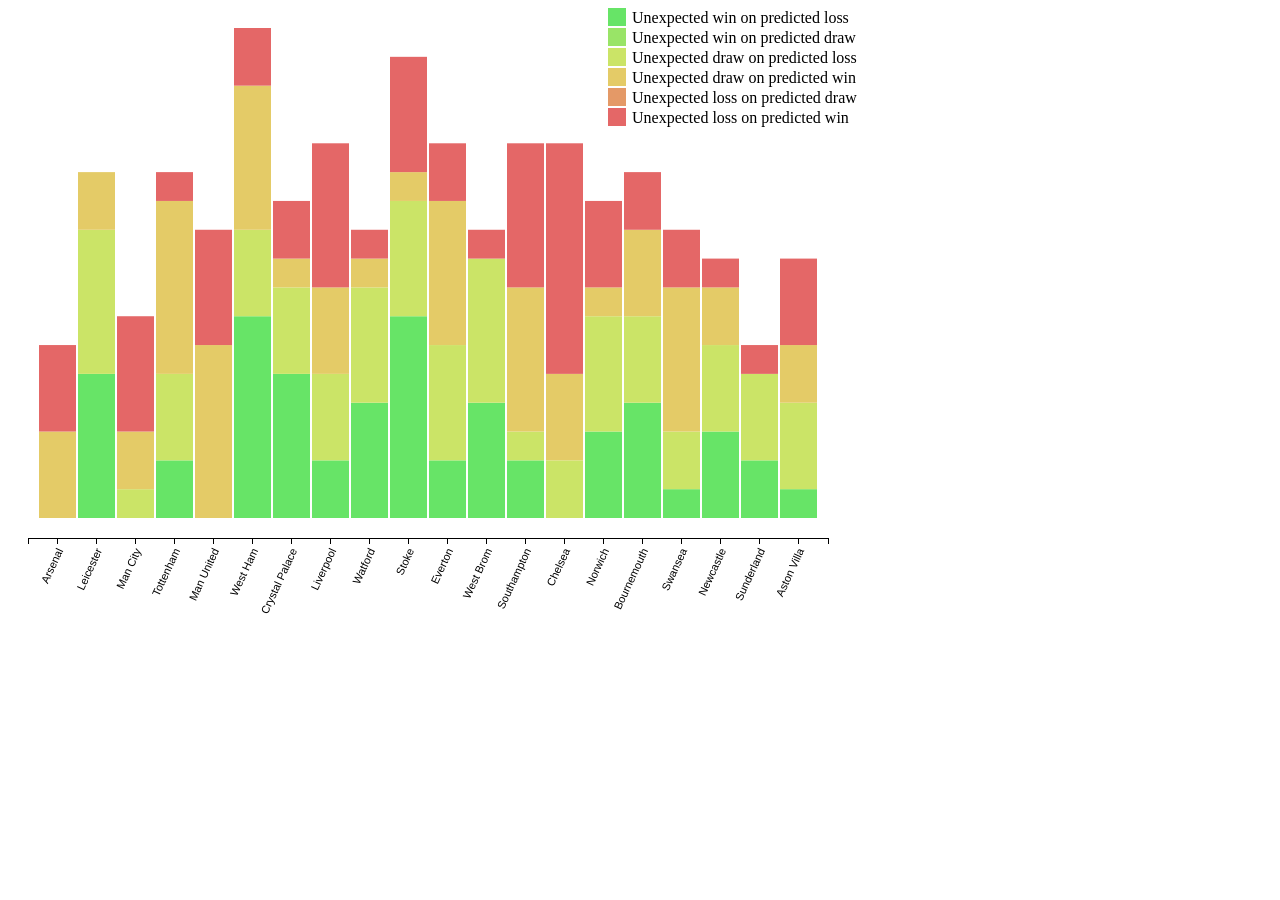
==== odds/index.html @ a95c822b "Added html tooltip and highlight on hover + transition on mouse out" ====
<!DOCTYPE html>
<html lang="en">
  <head>
    <meta charset="utf-8">
    <title>D3 Demo: SVG with pretty colors</title>
    <script type="text/javascript" src="../d3/d3.v3.js"></script>
    <style type="text/css">
      .axis path,
      .axis line {
        fill: none;
        stroke: black;
        shape-rendering: crispEdges;
      }

      .axis text {
        font-family: sans-serif;
        font-size: 11px;
      }


      #tooltip {
        position: absolute;
        width: 200px;
        height: auto;
        padding: 10px;
        background-color: white;
        opacity: 0.85;
        -webkit-border-radius: 10px;
        -moz-border-radius: 10px;
        border-radius: 10px;
        -webkit-box-shadow: 4px 4px 10px rgba(0, 0, 0, 0.4);
        -moz-box-shadow: 4px 4px 10px rgba(0, 0, 0, 0.4);
        box-shadow: 4px 4px 10px rgba(0, 0, 0, 0.4);
        pointer-events: none;
      }

      #tooltip.hidden {
              display: none;
      }

      #tooltip p {
              margin: 0;
              font-family: sans-serif;
              font-size: 16px;
              line-height: 20px;
      }

    </style>
  </head>
  <body>
    <script type="text/javascript">

      //Width and height
      //http://bl.ocks.org/mbostock/3019563
      var margin = {top: 20, right: 20, bottom: 20, left: 20},
          padding = {top: 60, right: 60, bottom: 60, left: 60},
          outerWidth = 960,
          outerHeight = 650,
          innerWidth = outerWidth - margin.left - margin.right,
          innerHeight = outerHeight - margin.top - margin.bottom,
          width = innerWidth - padding.left - padding.right,
          height = innerHeight - padding.top - padding.bottom;

      var xColumn = "team";
      var yData = [
        {key: "l2w", color: "hsl(120, 70%, 65%)",
          legend: "Unexpected win on predicted loss",
          tooltip: " unexpected win(s) on predicted loss(es)"
        },
        {key: "d2w", color: "hsl(96, 70%, 65%)",
          legend: "Unexpected win on predicted draw",
          tooltip: " unexpected win(s) on predicted draw(s)"
        },
        {key: "l2d", color: "hsl(72, 70%, 65%)",
          legend: "Unexpected draw on predicted loss",
          tooltip: " unexpected draw(s) on predicted loss(es)"
        },
        {key: "w2d", color: "hsl(48, 70%, 65%)",
          legend: "Unexpected draw on predicted win",
          tooltip: " unexpected draw(s) on predicted win(s)"
        },
        {key: "d2l", color: "hsl(24, 70%, 65%)",
          legend: "Unexpected loss on predicted draw",
          tooltip: " unexpected loss(es) on predicted draw(s)"
        },
        {key: "w2l", color: "hsl(0, 70%, 65%)",
          legend: "Unexpected loss on predicted win",
          tooltip: " unexpected loss(es) on predicted win(s)"
        }
      ]

      //Create SVG element
      var svg = d3.select("body")
        .append("svg")
        .attr("width", outerWidth)
        .attr("height", outerHeight)
        ;
      var g = svg.append("g")
        .attr("transform", "translate(" + margin.left + "," + margin.top + ")")
        ;

      //Scales
      var xScale = d3.scale.ordinal()
        .rangeRoundBands([0, width], 0.05)
        ;
      var yScale = d3.scale.linear()
        .range([0, height])
        ;

      //Axes
      var xAxisG = svg.append("g")
        .attr("class", "x axis")
        .attr("transform",
          "translate("+ margin.left +"," +
            (innerHeight-padding.bottom-margin.bottom) + ")")
        ;

      var xAxis = d3.svg.axis()
        .scale(xScale)
        .orient("bottom")
        ;

      function render(data){
        // change number-strings (from CSV) into nums and transpose data for
        // the stack() method to consume
        var layers = yData.map(function(y){return y.key})
          .map(function(c) {
          return data.map(function(d){
            d[c] = +d[c];
            return {x: d[xColumn], y: d[c], key:c};
          })
        });

        // Applying the stack() method adds the y0 baseline attribute
        layers = d3.layout.stack()(layers);

        //Set up scales' domains
        xScale.domain(data.map(function(d) { return d[xColumn]; }));

        yScale.domain([0,
          d3.max(layers, function(d) {
            return d3.max(d, function(d) {
              return d.y0 + d.y;
            });
          })
        ]);

        //Draw axes
        xAxisG.call(xAxis)
          .selectAll("text")
          .style("text-anchor", "end")
          .attr("dx", "-.8em")
          .attr("dy", ".15em")
          .attr("transform", "rotate(-65)" );
        ;

        // Add a group for each row of data
        var groups = g.selectAll("g")
          .data(layers)
          .enter()
          .append("g")
          .style("fill", function(d, i) {
            return yData[i].color;
          })
          ;

        // Add a rect for each data value
        var rects = groups.selectAll("rect")
          .data(function(d) { return d; })
          ;
        rects.enter()
          .append("rect")
          .attr("x", function(d, i) {
            return xScale(d.x);
          })
          .attr("y", function(d) {
            return height - yScale(d.y0) - yScale(d.y);
          })
          .attr("height", function(d) {
            return yScale(d.y);
          })
          .attr("width", xScale.rangeBand())
          .on("mouseover", function(d) {
            d3.select(this)
            .attr("fill", "hsl(220, 70%, 65%)");
            //Get this bar's x/y values, then augment for the tooltip
            var xPosition = parseFloat(d3.select(this).attr("x")) + xScale.rangeBand() / 2;
            var yPosition = parseFloat(d3.select(this).attr("y"));

            //Update the tooltip position and value
            d3.select("#tooltip")
              .style("left", xPosition + "px")
              .style("top", yPosition + "px")
              .select("#value")
              .text(d.y + yData.filter(function(obj){return obj.key==d.key})[0].tooltip);

            //Show the tooltip
            d3.select("#tooltip").classed("hidden", false);
          })
          .on("mouseout", function(d) {
            d3.select(this)
            .transition()
            .duration(250)
            .attr("fill", yData.filter(function(obj){return obj.key==d.key})[0].color);
            //Hide the tooltip
            d3.select("#tooltip").classed("hidden", true);
          })
          ;

        rects.exit().remove();

        //legend
        var legend = svg.selectAll(".legend")
          .data(yData)
          .enter().append("g")
          .attr("class", "legend")
          .attr("transform", function(d, i) { return "translate(0," + i * 20 + ")"; });

        legend.append("rect")
          .attr("x", width - 200)
          .attr("width", 18)
          .attr("height", 18)
          .style("fill", function(d){return d.color})
          ;

        legend.append("text")
          .attr("x", width - 200 + 24)
          .attr("y", 9)
          .attr("dy", ".35em")
          .style("text-anchor", "start")
          .text(function(d) { return d.legend; });


      }; //end of render function

      d3.csv("odds_beaten.csv", render);
    </script>

    <!-- Div to be used for tooltip -->
    <div id="tooltip" class="hidden">
        <p><span id="value">100</span></p>
    </div>

  </body>
</html>
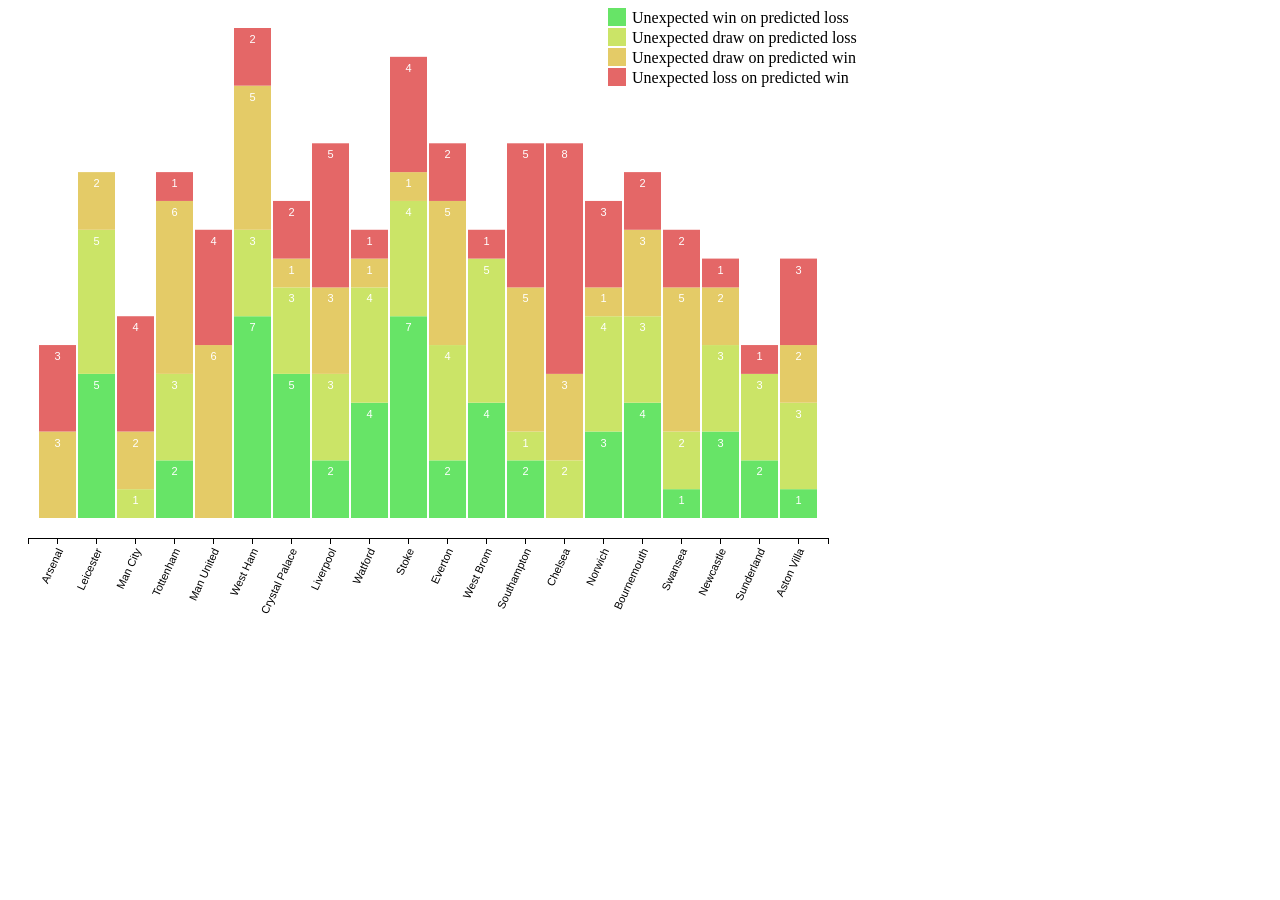
==== commit 05093317: "Added labels to bars and removed predicted draws since there was no data for those results" ====
--- a/odds/index.html
+++ b/odds/index.html
@@ -59,18 +59,25 @@
           innerWidth = outerWidth - margin.left - margin.right,
           innerHeight = outerHeight - margin.top - margin.bottom,
           width = innerWidth - padding.left - padding.right,
-          height = innerHeight - padding.top - padding.bottom;
-
+          height = innerHeight - padding.top - padding.bottom,
+          xLegend = width - 200,
+          yLegend = 9,
+          legendWidth = 18,
+          legendHeight = 18,
+          yLabelPadding = 15
+          ;
+
+      var hoverColor = "hsl(220, 70%, 65%)";
       var xColumn = "team";
       var yData = [
         {key: "l2w", color: "hsl(120, 70%, 65%)",
           legend: "Unexpected win on predicted loss",
           tooltip: " unexpected win(s) on predicted loss(es)"
         },
-        {key: "d2w", color: "hsl(96, 70%, 65%)",
-          legend: "Unexpected win on predicted draw",
-          tooltip: " unexpected win(s) on predicted draw(s)"
-        },
+        // {key: "d2w", color: "hsl(96, 70%, 65%)",
+        //   legend: "Unexpected win on predicted draw",
+        //   tooltip: " unexpected win(s) on predicted draw(s)"
+        // },
         {key: "l2d", color: "hsl(72, 70%, 65%)",
           legend: "Unexpected draw on predicted loss",
           tooltip: " unexpected draw(s) on predicted loss(es)"
@@ -79,10 +86,10 @@
           legend: "Unexpected draw on predicted win",
           tooltip: " unexpected draw(s) on predicted win(s)"
         },
-        {key: "d2l", color: "hsl(24, 70%, 65%)",
-          legend: "Unexpected loss on predicted draw",
-          tooltip: " unexpected loss(es) on predicted draw(s)"
-        },
+        // {key: "d2l", color: "hsl(24, 70%, 65%)",
+        //   legend: "Unexpected loss on predicted draw",
+        //   tooltip: " unexpected loss(es) on predicted draw(s)"
+        // },
         {key: "w2l", color: "hsl(0, 70%, 65%)",
           legend: "Unexpected loss on predicted win",
           tooltip: " unexpected loss(es) on predicted win(s)"
@@ -136,7 +143,6 @@
 
         //Set up scales' domains
         xScale.domain(data.map(function(d) { return d[xColumn]; }));
-
         yScale.domain([0,
           d3.max(layers, function(d) {
             return d3.max(d, function(d) {
@@ -181,54 +187,100 @@
           })
           .attr("width", xScale.rangeBand())
           .on("mouseover", function(d) {
+            //Highlight this bar on hover
             d3.select(this)
-            .attr("fill", "hsl(220, 70%, 65%)");
+            .attr("fill", hoverColor);
+
             //Get this bar's x/y values, then augment for the tooltip
             var xPosition = parseFloat(d3.select(this).attr("x")) + xScale.rangeBand() / 2;
             var yPosition = parseFloat(d3.select(this).attr("y"));
-
             //Update the tooltip position and value
             d3.select("#tooltip")
               .style("left", xPosition + "px")
               .style("top", yPosition + "px")
               .select("#value")
               .text(d.y + yData.filter(function(obj){return obj.key==d.key})[0].tooltip);
-
             //Show the tooltip
             d3.select("#tooltip").classed("hidden", false);
           })
           .on("mouseout", function(d) {
+            //Reset bar's original color on mouseout
             d3.select(this)
             .transition()
             .duration(250)
             .attr("fill", yData.filter(function(obj){return obj.key==d.key})[0].color);
-            //Hide the tooltip
+
+            //Hide the tooltip on mouseout
             d3.select("#tooltip").classed("hidden", true);
           })
           ;
 
         rects.exit().remove();
+
+
+        //Labels
+        // Add a group for each text
+        var labG = svg.append("g")
+          .attr("transform", "translate(" + margin.left + "," + margin.top + ")")
+          ;
+
+        var labelG = labG.selectAll("g")
+          .data(layers)
+          .enter()
+          .append("g")
+          .attr("class", "labels")
+          ;
+
+        // Add a label for each data value
+        var labels = labelG.selectAll("rect")
+          .data(function(d) { return d; })
+          ;
+
+        labels.enter()
+          .append("text")
+          .text(function(d) {
+            if (d.y == 0){ return ""};
+            return d.y;
+          })
+          .attr("text-anchor", "middle")
+          .attr("x", function(d, i) {
+            return xScale(d.x) + xScale.rangeBand()/2;
+          })
+          .attr("y", function(d) {
+            return height - yScale(d.y0) - yScale(d.y) + yLabelPadding;
+          })
+          .attr("font-family", "sans-serif")
+          .attr("font-size", "11px")
+          .attr("fill", "white")
+          ;
+
+        labels.exit().remove();
+
+
 
         //legend
         var legend = svg.selectAll(".legend")
-          .data(yData)
-          .enter().append("g")
+          .data(yData);
+
+        legend.enter().append("g")
           .attr("class", "legend")
           .attr("transform", function(d, i) { return "translate(0," + i * 20 + ")"; });
 
         legend.append("rect")
-          .attr("x", width - 200)
-          .attr("width", 18)
-          .attr("height", 18)
+          .attr("x", xLegend)
+          .attr("width", legendWidth)
+          .attr("height", legendHeight)
           .style("fill", function(d){return d.color})
           ;
 
         legend.append("text")
-          .attr("x", width - 200 + 24)
-          .attr("y", 9)
+          .attr("x", xLegend + 24)
+          .attr("y", yLegend)
           .attr("dy", ".35em")
           .style("text-anchor", "start")
           .text(function(d) { return d.legend; });
+
+        legend.exit().remove();
 
 
       }; //end of render function
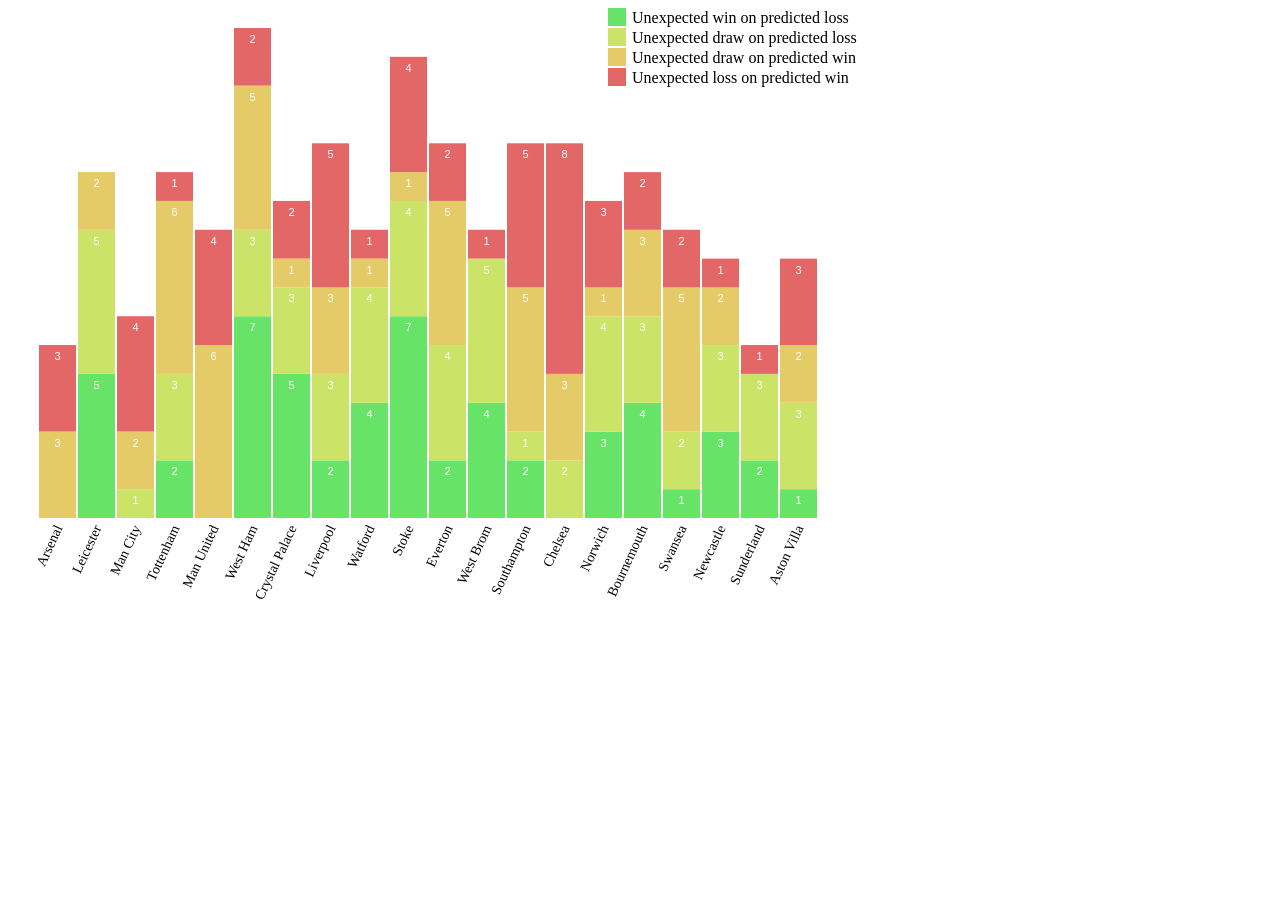
==== commit ff7907b6: "Some styling cleanup" ====
--- a/odds/index.html
+++ b/odds/index.html
@@ -4,23 +4,22 @@
     <meta charset="utf-8">
     <title>D3 Demo: SVG with pretty colors</title>
     <script type="text/javascript" src="../d3/d3.v3.js"></script>
+    <script type="text/javascript" src="oddResults.js"></script>
     <style type="text/css">
       .axis path,
       .axis line {
         fill: none;
-        stroke: black;
-        shape-rendering: crispEdges;
+        stroke: none;
+        /*shape-rendering: crispEdges;*/
       }
 
       .axis text {
-        font-family: sans-serif;
-        font-size: 11px;
-      }
-
+        font-size: 14px;
+      }
 
       #tooltip {
         position: absolute;
-        width: 200px;
+        width: auto;
         height: auto;
         padding: 10px;
         background-color: white;
@@ -35,15 +34,22 @@
       }
 
       #tooltip.hidden {
-              display: none;
+        display: none;
       }
 
       #tooltip p {
-              margin: 0;
-              font-family: sans-serif;
-              font-size: 16px;
-              line-height: 20px;
-      }
+        margin: 0;
+        /*font-family: sans-serif;*/
+        font-size: 16px;
+        line-height: 20px;
+      }
+
+      .legend, .axis, .labels, #tooltip{
+        font-family: Helvetica Neue;
+        font-weight: 300;
+      }
+
+      #csvdata{display: none;}
 
     </style>
   </head>
@@ -64,33 +70,39 @@
           yLegend = 9,
           legendWidth = 18,
           legendHeight = 18,
-          yLabelPadding = 15
-          ;
-
-      var hoverColor = "hsl(220, 70%, 65%)";
+          yLabelPadding = 15,
+          xTicksPadding = 15
+          ;
+
       var xColumn = "team";
       var yData = [
         {key: "l2w", color: "hsl(120, 70%, 65%)",
+          colorHighlighted: "hsl(120, 100%, 65%)",
           legend: "Unexpected win on predicted loss",
           tooltip: " unexpected win(s) on predicted loss(es)"
         },
         // {key: "d2w", color: "hsl(96, 70%, 65%)",
+        //   colorHighlighted: "hsl(96, 100%, 65%)",
         //   legend: "Unexpected win on predicted draw",
         //   tooltip: " unexpected win(s) on predicted draw(s)"
         // },
         {key: "l2d", color: "hsl(72, 70%, 65%)",
+          colorHighlighted: "hsl(72, 100%, 65%)",
           legend: "Unexpected draw on predicted loss",
           tooltip: " unexpected draw(s) on predicted loss(es)"
         },
         {key: "w2d", color: "hsl(48, 70%, 65%)",
+          colorHighlighted: "hsl(48, 100%, 65%)",
           legend: "Unexpected draw on predicted win",
           tooltip: " unexpected draw(s) on predicted win(s)"
         },
         // {key: "d2l", color: "hsl(24, 70%, 65%)",
+        //   colorHighlighted: "hsl(24, 100%, 65%)",
         //   legend: "Unexpected loss on predicted draw",
         //   tooltip: " unexpected loss(es) on predicted draw(s)"
         // },
         {key: "w2l", color: "hsl(0, 70%, 65%)",
+          colorHighlighted: "hsl(0, 100%, 65%)",
           legend: "Unexpected loss on predicted win",
           tooltip: " unexpected loss(es) on predicted win(s)"
         }
@@ -118,8 +130,7 @@
       var xAxisG = svg.append("g")
         .attr("class", "x axis")
         .attr("transform",
-          "translate("+ margin.left +"," +
-            (innerHeight-padding.bottom-margin.bottom) + ")")
+          "translate("+ margin.left +"," + (height + xTicksPadding) + ")")
         ;
 
       var xAxis = d3.svg.axis()
@@ -189,7 +200,7 @@
           .on("mouseover", function(d) {
             //Highlight this bar on hover
             d3.select(this)
-            .attr("fill", hoverColor);
+            .attr("fill", yData.filter(function(obj){return obj.key==d.key})[0].colorHighlighted);
 
             //Get this bar's x/y values, then augment for the tooltip
             var xPosition = parseFloat(d3.select(this).attr("x")) + xScale.rangeBand() / 2;
@@ -199,7 +210,17 @@
               .style("left", xPosition + "px")
               .style("top", yPosition + "px")
               .select("#value")
-              .text(d.y + yData.filter(function(obj){return obj.key==d.key})[0].tooltip);
+              .html(function(){
+                console.log(oddResults[d.x][d.key]);
+                html = "";
+                oddResults[d.x][d.key].forEach(function(or){
+                  html += "<p>"+or[0]+"\t"+or[2]+"\t-\t"+or[3]+"\t"+or[1]+"</p>"
+
+                })
+                return html;
+                // return d.y + yData.filter(function(obj){return obj.key==d.key})[0].tooltip;
+              })
+              ;
             //Show the tooltip
             d3.select("#tooltip").classed("hidden", false);
           })
@@ -217,7 +238,6 @@
 
         rects.exit().remove();
 
-
         //Labels
         // Add a group for each text
         var labG = svg.append("g")
@@ -255,8 +275,6 @@
           ;
 
         labels.exit().remove();
-
-
 
         //legend
         var legend = svg.selectAll(".legend")
@@ -282,10 +300,18 @@
 
         legend.exit().remove();
 
-
       }; //end of render function
 
-      d3.csv("odds_beaten.csv", render);
+      //Load from CSV File
+      // d3.csv("odds_beaten.csv", render);
+      //OR
+      //Load from embedded csv in html
+      window.onload = function() {
+        var raw = d3.select("#csvdata").text();
+        var parsedOddsData = d3.csv.parse(raw);
+        render(parsedOddsData);
+      };
+
     </script>
 
     <!-- Div to be used for tooltip -->
@@ -293,5 +319,28 @@
         <p><span id="value">100</span></p>
     </div>
 
+<pre id="csvdata">
+team,oddities,points,l2w,l2d,w2d,w2l
+Arsenal,6,42,0,0,3,3
+Leicester,12,40,5,5,2,0
+"Man City",7,39,0,1,2,4
+Tottenham,12,36,2,3,6,1
+"Man United",10,33,0,0,6,4
+"West Ham",17,32,7,3,5,2
+"Crystal Palace",11,31,5,3,1,2
+Liverpool,13,30,2,3,3,5
+Watford,10,29,4,4,1,1
+Stoke,16,29,7,4,1,4
+Everton,13,27,2,4,5,2
+"West Brom",10,26,4,5,0,1
+Southampton,13,24,2,1,5,5
+Chelsea,13,23,0,2,3,8
+Norwich,11,23,3,4,1,3
+Bournemouth,12,21,4,3,3,2
+Swansea,10,19,1,2,5,2
+Newcastle,9,17,3,3,2,1
+Sunderland,6,15,2,3,0,1
+"Aston Villa",9,8,1,3,2,3</pre>
+
   </body>
 </html>
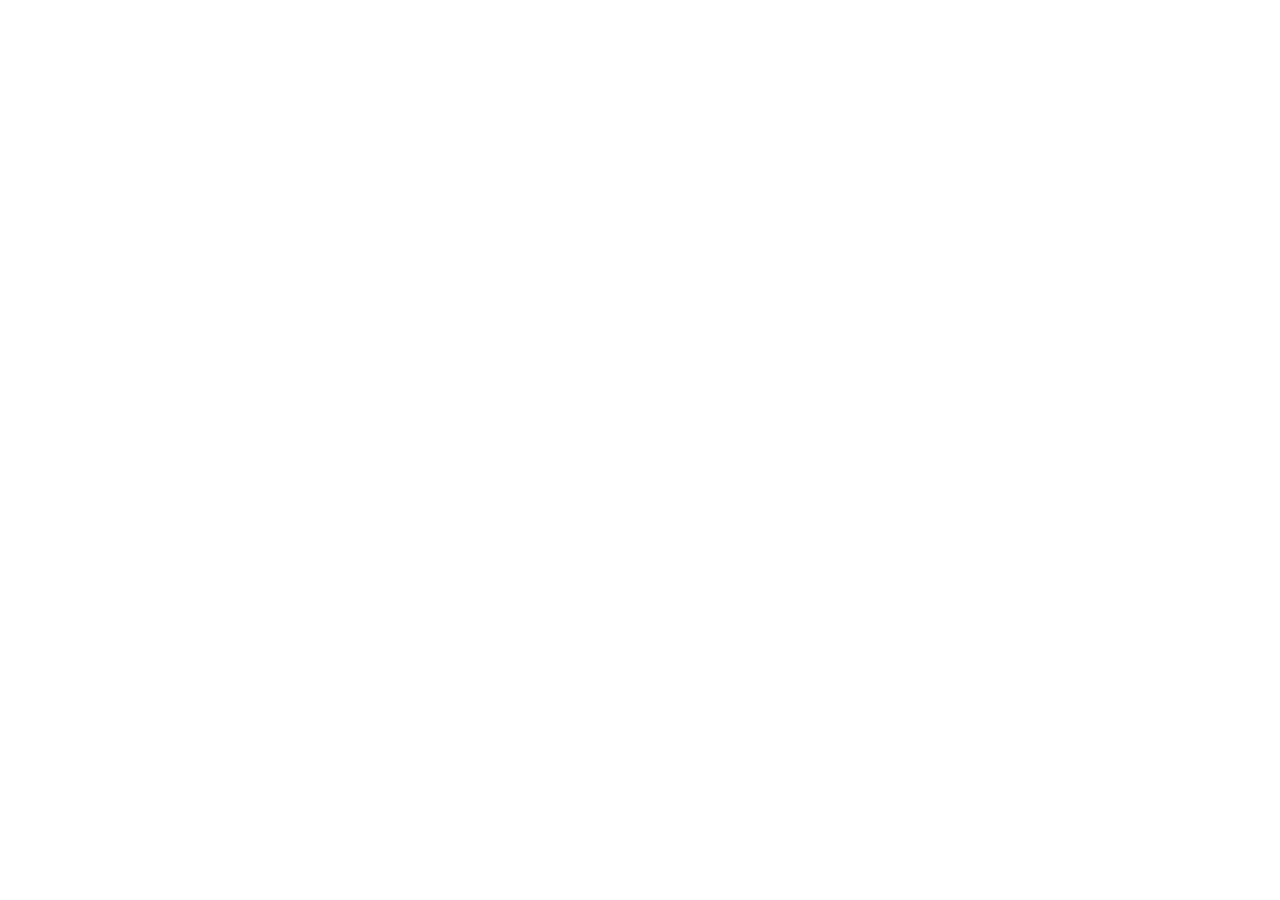
==== commit f67f534c: "Separated css js into separate files to make it easier for them to be linked from external pages" ====
--- a/odds/index.html
+++ b/odds/index.html
@@ -3,305 +3,11 @@
   <head>
     <meta charset="utf-8">
     <title>D3 Demo: SVG with pretty colors</title>
-    <script type="text/javascript" src="../d3/d3.v3.js"></script>
-    <script type="text/javascript" src="oddResults.js"></script>
-    <style type="text/css">
-      .axis path,
-      .axis line {
-        fill: none;
-        stroke: none;
-        /*shape-rendering: crispEdges;*/
-      }
-
-      .axis text {
-        font-size: 14px;
-      }
-
-      #tooltip {
-        position: absolute;
-        width: auto;
-        height: auto;
-        padding: 10px;
-        background-color: white;
-        opacity: 0.85;
-        -webkit-border-radius: 10px;
-        -moz-border-radius: 10px;
-        border-radius: 10px;
-        -webkit-box-shadow: 4px 4px 10px rgba(0, 0, 0, 0.4);
-        -moz-box-shadow: 4px 4px 10px rgba(0, 0, 0, 0.4);
-        box-shadow: 4px 4px 10px rgba(0, 0, 0, 0.4);
-        pointer-events: none;
-      }
-
-      #tooltip.hidden {
-        display: none;
-      }
-
-      #tooltip p {
-        margin: 0;
-        /*font-family: sans-serif;*/
-        font-size: 16px;
-        line-height: 20px;
-      }
-
-      .legend, .axis, .labels, #tooltip{
-        font-family: Helvetica Neue;
-        font-weight: 300;
-      }
-
-      #csvdata{display: none;}
-
-    </style>
-  </head>
-  <body>
+    <!-- <script type="text/javascript" src="../d3/d3.v3.js"></script> -->
+    <script type="text/javascript" src="https://cdnjs.cloudflare.com/ajax/libs/d3/3.5.12/d3.min.js"></script>
+    <link rel="stylesheet" href="odds.css"/>
+    <script type="text/javascript" src="odds.js"></script>
     <script type="text/javascript">
-
-      //Width and height
-      //http://bl.ocks.org/mbostock/3019563
-      var margin = {top: 20, right: 20, bottom: 20, left: 20},
-          padding = {top: 60, right: 60, bottom: 60, left: 60},
-          outerWidth = 960,
-          outerHeight = 650,
-          innerWidth = outerWidth - margin.left - margin.right,
-          innerHeight = outerHeight - margin.top - margin.bottom,
-          width = innerWidth - padding.left - padding.right,
-          height = innerHeight - padding.top - padding.bottom,
-          xLegend = width - 200,
-          yLegend = 9,
-          legendWidth = 18,
-          legendHeight = 18,
-          yLabelPadding = 15,
-          xTicksPadding = 15
-          ;
-
-      var xColumn = "team";
-      var yData = [
-        {key: "l2w", color: "hsl(120, 70%, 65%)",
-          colorHighlighted: "hsl(120, 100%, 65%)",
-          legend: "Unexpected win on predicted loss",
-          tooltip: " unexpected win(s) on predicted loss(es)"
-        },
-        // {key: "d2w", color: "hsl(96, 70%, 65%)",
-        //   colorHighlighted: "hsl(96, 100%, 65%)",
-        //   legend: "Unexpected win on predicted draw",
-        //   tooltip: " unexpected win(s) on predicted draw(s)"
-        // },
-        {key: "l2d", color: "hsl(72, 70%, 65%)",
-          colorHighlighted: "hsl(72, 100%, 65%)",
-          legend: "Unexpected draw on predicted loss",
-          tooltip: " unexpected draw(s) on predicted loss(es)"
-        },
-        {key: "w2d", color: "hsl(48, 70%, 65%)",
-          colorHighlighted: "hsl(48, 100%, 65%)",
-          legend: "Unexpected draw on predicted win",
-          tooltip: " unexpected draw(s) on predicted win(s)"
-        },
-        // {key: "d2l", color: "hsl(24, 70%, 65%)",
-        //   colorHighlighted: "hsl(24, 100%, 65%)",
-        //   legend: "Unexpected loss on predicted draw",
-        //   tooltip: " unexpected loss(es) on predicted draw(s)"
-        // },
-        {key: "w2l", color: "hsl(0, 70%, 65%)",
-          colorHighlighted: "hsl(0, 100%, 65%)",
-          legend: "Unexpected loss on predicted win",
-          tooltip: " unexpected loss(es) on predicted win(s)"
-        }
-      ]
-
-      //Create SVG element
-      var svg = d3.select("body")
-        .append("svg")
-        .attr("width", outerWidth)
-        .attr("height", outerHeight)
-        ;
-      var g = svg.append("g")
-        .attr("transform", "translate(" + margin.left + "," + margin.top + ")")
-        ;
-
-      //Scales
-      var xScale = d3.scale.ordinal()
-        .rangeRoundBands([0, width], 0.05)
-        ;
-      var yScale = d3.scale.linear()
-        .range([0, height])
-        ;
-
-      //Axes
-      var xAxisG = svg.append("g")
-        .attr("class", "x axis")
-        .attr("transform",
-          "translate("+ margin.left +"," + (height + xTicksPadding) + ")")
-        ;
-
-      var xAxis = d3.svg.axis()
-        .scale(xScale)
-        .orient("bottom")
-        ;
-
-      function render(data){
-        // change number-strings (from CSV) into nums and transpose data for
-        // the stack() method to consume
-        var layers = yData.map(function(y){return y.key})
-          .map(function(c) {
-          return data.map(function(d){
-            d[c] = +d[c];
-            return {x: d[xColumn], y: d[c], key:c};
-          })
-        });
-
-        // Applying the stack() method adds the y0 baseline attribute
-        layers = d3.layout.stack()(layers);
-
-        //Set up scales' domains
-        xScale.domain(data.map(function(d) { return d[xColumn]; }));
-        yScale.domain([0,
-          d3.max(layers, function(d) {
-            return d3.max(d, function(d) {
-              return d.y0 + d.y;
-            });
-          })
-        ]);
-
-        //Draw axes
-        xAxisG.call(xAxis)
-          .selectAll("text")
-          .style("text-anchor", "end")
-          .attr("dx", "-.8em")
-          .attr("dy", ".15em")
-          .attr("transform", "rotate(-65)" );
-        ;
-
-        // Add a group for each row of data
-        var groups = g.selectAll("g")
-          .data(layers)
-          .enter()
-          .append("g")
-          .style("fill", function(d, i) {
-            return yData[i].color;
-          })
-          ;
-
-        // Add a rect for each data value
-        var rects = groups.selectAll("rect")
-          .data(function(d) { return d; })
-          ;
-        rects.enter()
-          .append("rect")
-          .attr("x", function(d, i) {
-            return xScale(d.x);
-          })
-          .attr("y", function(d) {
-            return height - yScale(d.y0) - yScale(d.y);
-          })
-          .attr("height", function(d) {
-            return yScale(d.y);
-          })
-          .attr("width", xScale.rangeBand())
-          .on("mouseover", function(d) {
-            //Highlight this bar on hover
-            d3.select(this)
-            .attr("fill", yData.filter(function(obj){return obj.key==d.key})[0].colorHighlighted);
-
-            //Get this bar's x/y values, then augment for the tooltip
-            var xPosition = parseFloat(d3.select(this).attr("x")) + xScale.rangeBand() / 2;
-            var yPosition = parseFloat(d3.select(this).attr("y"));
-            //Update the tooltip position and value
-            d3.select("#tooltip")
-              .style("left", xPosition + "px")
-              .style("top", yPosition + "px")
-              .select("#value")
-              .html(function(){
-                console.log(oddResults[d.x][d.key]);
-                html = "";
-                oddResults[d.x][d.key].forEach(function(or){
-                  html += "<p>"+or[0]+"\t"+or[2]+"\t-\t"+or[3]+"\t"+or[1]+"</p>"
-
-                })
-                return html;
-                // return d.y + yData.filter(function(obj){return obj.key==d.key})[0].tooltip;
-              })
-              ;
-            //Show the tooltip
-            d3.select("#tooltip").classed("hidden", false);
-          })
-          .on("mouseout", function(d) {
-            //Reset bar's original color on mouseout
-            d3.select(this)
-            .transition()
-            .duration(250)
-            .attr("fill", yData.filter(function(obj){return obj.key==d.key})[0].color);
-
-            //Hide the tooltip on mouseout
-            d3.select("#tooltip").classed("hidden", true);
-          })
-          ;
-
-        rects.exit().remove();
-
-        //Labels
-        // Add a group for each text
-        var labG = svg.append("g")
-          .attr("transform", "translate(" + margin.left + "," + margin.top + ")")
-          ;
-
-        var labelG = labG.selectAll("g")
-          .data(layers)
-          .enter()
-          .append("g")
-          .attr("class", "labels")
-          ;
-
-        // Add a label for each data value
-        var labels = labelG.selectAll("rect")
-          .data(function(d) { return d; })
-          ;
-
-        labels.enter()
-          .append("text")
-          .text(function(d) {
-            if (d.y == 0){ return ""};
-            return d.y;
-          })
-          .attr("text-anchor", "middle")
-          .attr("x", function(d, i) {
-            return xScale(d.x) + xScale.rangeBand()/2;
-          })
-          .attr("y", function(d) {
-            return height - yScale(d.y0) - yScale(d.y) + yLabelPadding;
-          })
-          .attr("font-family", "sans-serif")
-          .attr("font-size", "11px")
-          .attr("fill", "white")
-          ;
-
-        labels.exit().remove();
-
-        //legend
-        var legend = svg.selectAll(".legend")
-          .data(yData);
-
-        legend.enter().append("g")
-          .attr("class", "legend")
-          .attr("transform", function(d, i) { return "translate(0," + i * 20 + ")"; });
-
-        legend.append("rect")
-          .attr("x", xLegend)
-          .attr("width", legendWidth)
-          .attr("height", legendHeight)
-          .style("fill", function(d){return d.color})
-          ;
-
-        legend.append("text")
-          .attr("x", xLegend + 24)
-          .attr("y", yLegend)
-          .attr("dy", ".35em")
-          .style("text-anchor", "start")
-          .text(function(d) { return d.legend; });
-
-        legend.exit().remove();
-
-      }; //end of render function
-
       //Load from CSV File
       // d3.csv("odds_beaten.csv", render);
       //OR
@@ -311,12 +17,15 @@
         var parsedOddsData = d3.csv.parse(raw);
         render(parsedOddsData);
       };
+    </script>
+  </head>
 
-    </script>
-
+  <body>
     <!-- Div to be used for tooltip -->
     <div id="tooltip" class="hidden">
-        <p><span id="value">100</span></p>
+        <table id="value">
+        </table>
+        <!-- <p><span id="value">100</span></p> -->
     </div>
 
 <pre id="csvdata">
--- a/odds/odds.css
+++ b/odds/odds.css
@@ -0,0 +1,44 @@
+.axis path,
+.axis line {
+  fill: none;
+  stroke: none;
+  /*shape-rendering: crispEdges;*/
+}
+
+.axis text {
+  font-size: 14px;
+}
+
+#tooltip {
+  position: absolute;
+  width: auto;
+  height: auto;
+  padding: 10px;
+  background-color: white;
+  opacity: 0.85;
+  -webkit-border-radius: 10px;
+  -moz-border-radius: 10px;
+  border-radius: 10px;
+  -webkit-box-shadow: 4px 4px 10px rgba(0, 0, 0, 0.4);
+  -moz-box-shadow: 4px 4px 10px rgba(0, 0, 0, 0.4);
+  box-shadow: 4px 4px 10px rgba(0, 0, 0, 0.4);
+  pointer-events: none;
+}
+
+#tooltip.hidden {
+  display: none;
+}
+
+#tooltip p {
+  margin: 0;
+  /*font-family: sans-serif;*/
+  font-size: 16px;
+  line-height: 20px;
+}
+
+.legend, .axis, .labels, #tooltip{
+  font-family: Helvetica Neue;
+  font-weight: 300;
+}
+
+#csvdata{display: none;}
